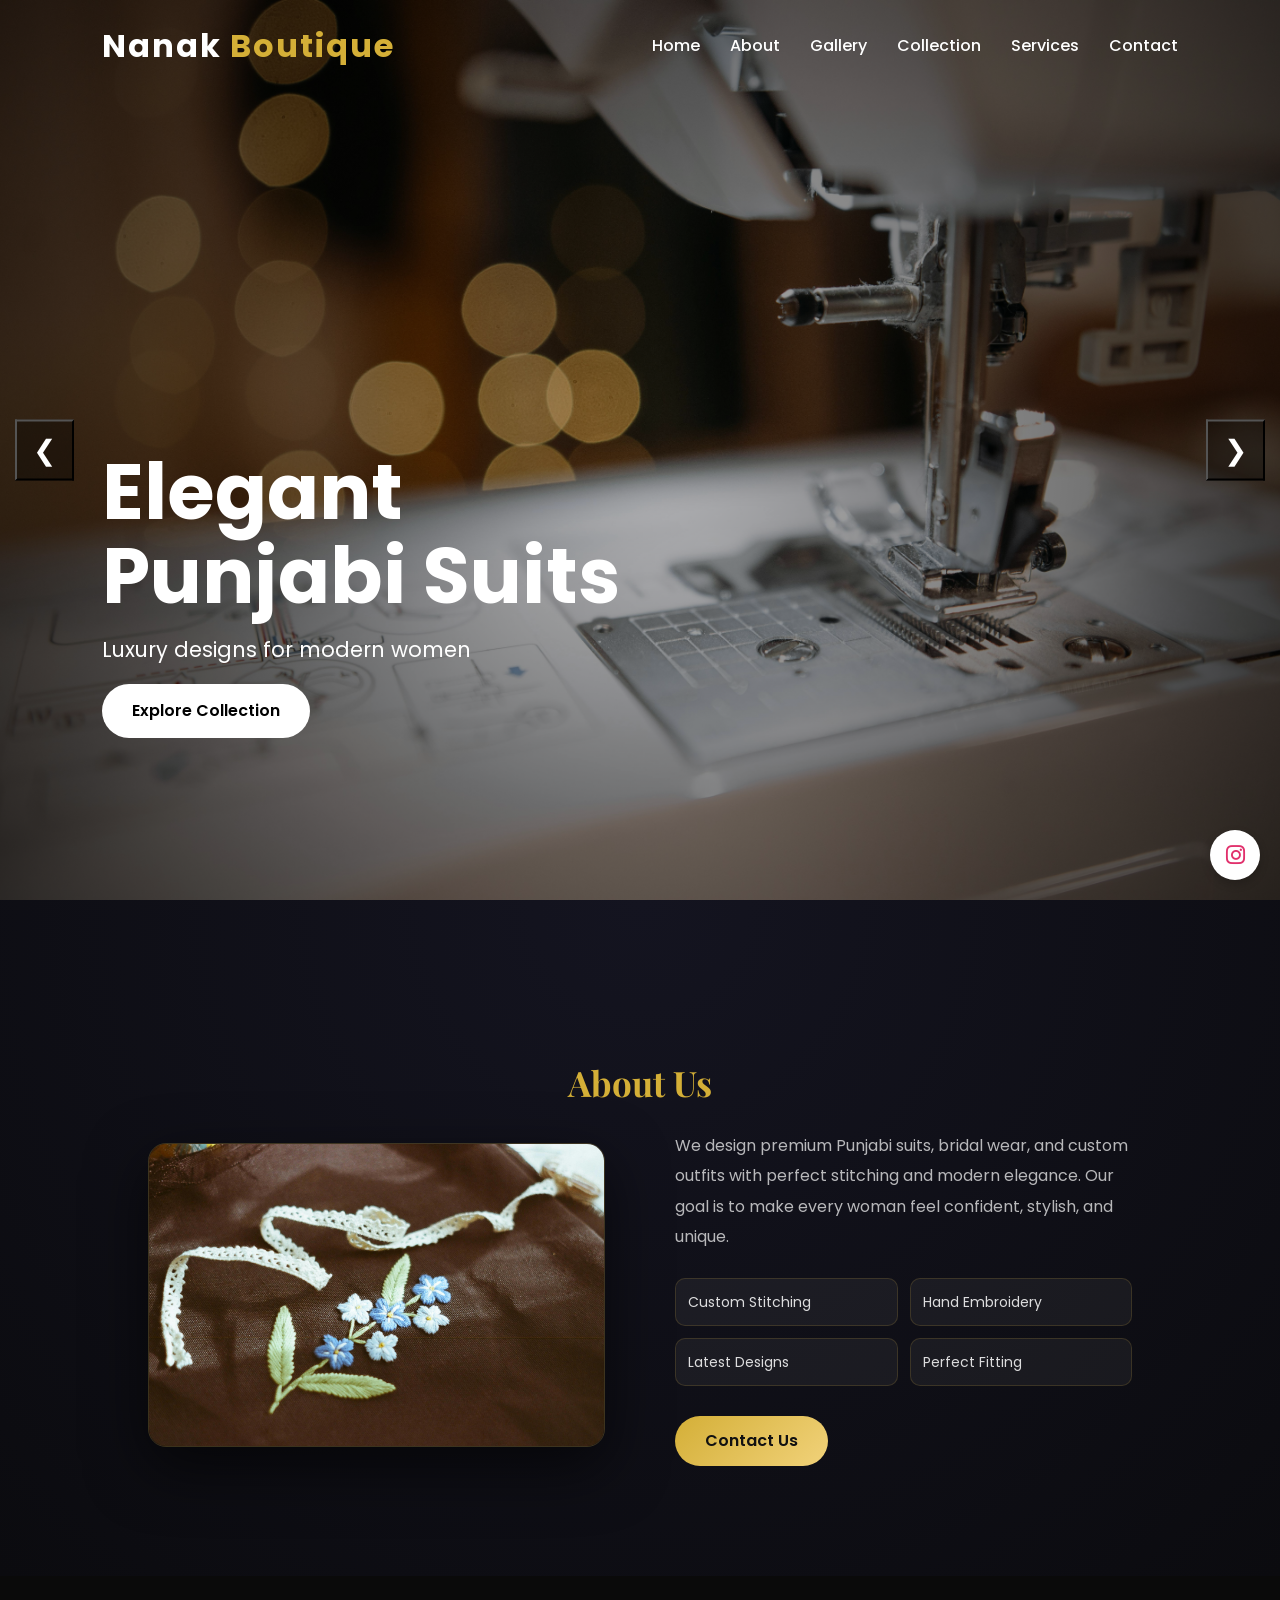
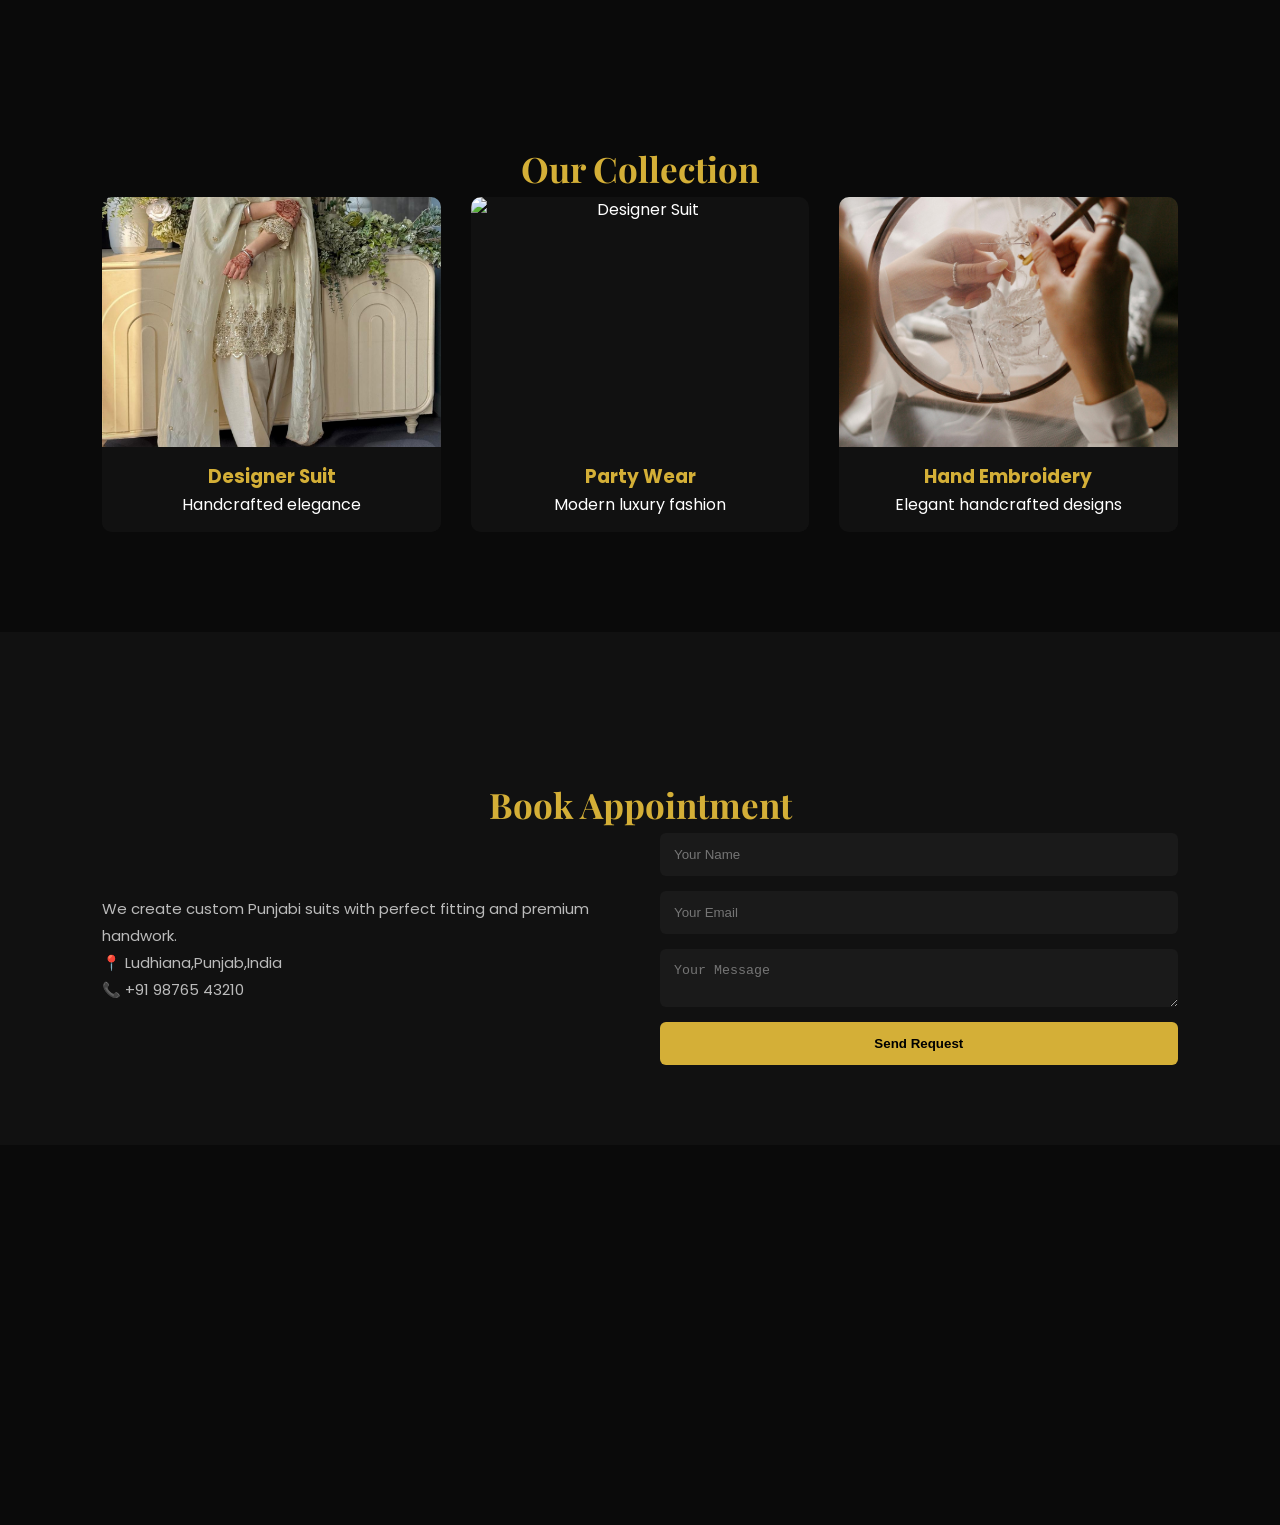
==== index.html @ dbd66cd6 "Add files via upload" ====
<!DOCTYPE html>
<html lang="en">
<head>
<meta charset="UTF-8">
<meta name="viewport" content="width=device-width, initial-scale=1.0">
<title>NANAK Boutique</title>

<link rel="stylesheet" href="style.css">

<link rel="stylesheet" href="https://cdnjs.cloudflare.com/ajax/libs/font-awesome/6.5.0/css/all.min.css">
<link href="https://fonts.googleapis.com/css2?family=Playfair+Display:wght@500;700&family=Poppins:wght@300;500&display=swap" rel="stylesheet">
</head>

<body>
   <!-- LOADER -->
 <div id="preloader">
  <div class="loader-content">
    <h1>Nanak Boutique</h1>
    <div class="loader"></div>
  </div>
</div>
<!-- NAVBAR -->
<header class="header">
    <nav class="navbar">
      <div class="logo">Nanak<span>Boutique</span></div>

      <ul class="nav-links">
        <li><a href="index.html">Home</a></li>
        <li><a href="#about">About</a></li>
        <li><a href="gallery.html">Gallery</a></li>
        <li><a href="index.html#products">Collection</a></li>
        <li><a href="services.html">Services</a></li>
        <li><a href="#contact">Contact</a></li>
      </ul>

      <div class="menu-toggle">
        <i class="fas fa-bars"></i>
      </div>
    </nav>
  </header>
<!-- HERO -->
<section class="hero">
  
  <div class="slider">

    <!-- SLIDE 1 -->
    <div class="slide active">
      <img src="images/banner.jpg" alt="Punjabi Suits" loading="eager" fetchpriority="high">
      <div class="hero-content">
        <h1 class="hero-title">Elegant Punjabi Suits</h1>
        <p class="hero-fade">Luxury designs for modern women</p>
        <a href="#products" class="btn hero-btn-animate">Explore Collection</a>
      </div>
    </div>

    <!-- SLIDE 2 -->
    <div class="slide">
      <img src="images/banner2.jpg" alt="Bridal Collection" loading="lazy">
      <div class="hero-content">
        <h1 class="hero-title"> Boutique Collection</h1>
        <p class="hero-fade">Handcrafted fashion designed for every special moment</p>
        <a href="#products" class="btn hero-btn-animate">View Bridal Wear</a>
      </div>
    </div>

    <!-- SLIDE 3 -->
    <div class="slide">
      <img src="images/banner3.jpg" alt="Party Wear" loading="lazy">
      <div class="hero-content">
        <h1 class="hero-title"> Party Wear</h1>
        <p class="hero-fade">Trendy, stylish & unforgettable fashion</p>
        <a href="#products" class="btn hero-btn-animate">Shop Now</a>
      </div>
    </div>

     <!-- SLIDE 4 -->
    <div class="slide">
      <img src="images/banner7.jpg" alt="Party Wear" loading="lazy">
      <div class="hero-content">
        <h1 class="hero-title">Painted Elegance</h1>
         <p class="hero-fade">Custom fashion with artistic elegance</p>
        <a href="#products" class="btn hero-btn-animate">Shop Now</a>
      </div>
    </div>

     <!-- SLIDE 5 -->
    <div class="slide">
      <img src="images/banner5.jpg" alt="Party Wear" loading="lazy">
      <div class="hero-content">
        <h1 class="hero-title">Threaded Beauty</h1>
        <p class="hero-fade">Beautifully stitched with passion & precision</p>
        <a href="#products" class="btn hero-btn-animate">Shop Now</a>
      </div>
    </div>

  </div>

  <!-- NAVIGATION -->
  <button class="prev" type="button" aria-label="Previous Slide">&#10094;</button>
  <button class="next" type="button" aria-label="Next Slide">&#10095;</button>

</section>

<!-- about  -->
<section id="about" class="about cenamatic">
  <h2 class="section-title reveal reveal-down">About Us</h2>

  <div class="about-container">

    <div class="about-img reveal reveal-left">
      <img src="images/about.jpg" alt="About Us">
    </div>

    <div class="about-text reveal reveal-right">
      <p>
        We design premium Punjabi suits, bridal wear, and custom outfits 
        with perfect stitching and modern elegance. Our goal is to make every 
        woman feel confident, stylish, and unique.
      </p>

      <div class="about-points">
        <div class="reveal reveal-left">Custom Stitching</div>
        <div class="reveal reveal-right">Hand Embroidery</div>
        <div class="reveal reveal-left">Latest Designs</div>
        <div class="reveal reveal-right">Perfect Fitting</div>
      </div>

      <a href="#contact" class="about-btn pulse reveal reveal-up">Contact Us</a>
    </div>

  </div>
</section>
<!-- PRODUCTS -->
<section id="products" class="products reveal cenamatic">
  <h2 class="section-title reveal reveal-down">Our Collection</h2>

  <div class="product-grid">

    <div class="card reveal reveal-up">
      <img src="images/12.jpeg" alt="Designer Suit" loading="lazy">
      <div class="card-content">
        <h3 class="p-tittle">Designer Suit</h3>
        <p>Handcrafted elegance</p>
      </div>
    </div>

    <div class="card reveal reveal-up">
      <img src="images/4.jpeg" alt="Designer Suit" loading="lazy">
      <div class="card-content">
        <h3 class="p-tittle">Party Wear</h3>
        <p>Modern luxury fashion</p>
      </div>
    </div>

    <div class="card reveal reveal-up">
      <img src="images/hand.jpg" alt="Designer Suit" loading="lazy">
      <div class="card-content">
        <h3 class="p-tittle">Hand Embroidery</h3>
        <p>Elegant handcrafted designs</p>
      </div>
    </div>

  </div>
</section>


<!-- CONTACT -->
<section id="contact" class="contact">
  <h2 class="section-title reveal reveal-down">Book Appointment</h2>

  <div class="contact-wrapper">

    <!-- LEFT INFO -->
    <div class="contact-info reveal reveal-left">
      <p>We create custom Punjabi suits with perfect fitting and premium handwork.</p>
      <p>📍 Ludhiana,Punjab,India</p>
      <p>📞 +91 98765 43210</p>
    </div>

    <!-- FORM -->
   <form action="https://formspree.io/f/mqeyopwd" method="POST" class="contact-form reveal reveal-right">

  <input type="text" name="name" placeholder="Your Name" required>

  <input type="email" name="email" placeholder="Your Email" required>

  <textarea name="message" placeholder="Your Message" required></textarea>

  <button type="submit">Send Request</button>
  

</form>
  </div>
</section>

<a href="https://instagram.com/nanakboutique26" target="_blank" rel="noopener noreferrer" class="instagram" id="instaBtn">
  <i class="fab fa-instagram"></i>
</a>

<footer class="footer reveal " id="footer">

  <div class="footer-container">

    <!-- BRAND -->
    <div class="footer-box brand reveal reveal-up">
      <h2>Nanak Boutique</h2>
      <p>Luxury Punjabi suits designed with elegance, tradition, and modern style.</p>
    </div>

    <!-- LINKS -->
    <div class="footer-box reveal reveal-up">
      <h3>Explore</h3>
      <ul>
        <li><a href="#">Home</a></li>
        <li ><a href="#">Collection</a></li>
        <li><a href="#">Our Work</a></li>
        <li><a href="#">Contact</a></li>
      </ul>
    </div>

    <!-- CONTACT -->
    <div class="footer-bottom reveal reveal-up">
      <h3 >Contact</h3>
      <p >📍  Ludhiana,Punjab,India</p>
      <p >📞 +91 00000 00000</p>
      <p >✉️ nanakboutique499@gmail.com</p>
    </div>

    <!-- NEWSLETTER -->
    <div class="footer-bottom reveal reveal-up">
      <h3>Stay Updated</h3>
      <form class="newsletter">
        <input type="email" placeholder="Enter your email">
        <button type="submit">→</button>
      </form>

      <div class="social-icons">
        <a href="https://instagram.com/nanakboutique26"><i class="fab fa-instagram"></i></a>
        <a href="#"><i class="fab fa-facebook"></i></a>
      </div>
    </div>

  </div>

  <!-- LINE -->
  <div class="footer-line"></div>

  <!-- BOTTOM -->
 <div class="footer-bottom ">
    <p >© 2026 Nanak Boutique | Designed with ❤️</p>
  </div>
</footer>
<div id="toast" class="toast"></div>
<script src="script.js"></script>

</body>
</html>
---- style.css ----
/* =========================
   GLOBAL RESET
========================= */
html, body {
  width: 100%;
  overflow-x: hidden;
  font-family: 'Poppins', sans-serif;
}
body.no-scroll {
  overflow: hidden;
}

* {
  margin: 0;
  padding: 0;
  box-sizing: border-box;
  scroll-behavior: smooth;
}

body {
  font-family: 'Poppins', sans-serif;
  background: #0a0a0a;
  color: white;
  line-height: 1.6;
  overflow-x: hidden;
}
/* =========================
   PREMIUM PRELOADER
========================= */
#preloader {
  position: fixed;
  inset: 0;
  background: #050505;
  display: flex;
  justify-content: center;
  align-items: center;
  z-index: 999999;
  transition: opacity 0.6s ease, visibility 0.6s ease;
}

#preloader.hide {
  opacity: 0;
  visibility: hidden;
   pointer-events: none;
}

.loader-content {
  text-align: center;
}

.loader-content h1 {
  font-size: 3rem;
  color: white;
  letter-spacing: 4px;
  text-transform: uppercase;
  margin-bottom: 25px;
  font-family: 'Oswald', sans-serif;
}

.loader {
  width: 70px;
  height: 70px;
  border: 4px solid rgba(255,255,255,0.1);
  border-top: 4px solid var(--primary);
  border-radius: 50%;
  animation: spin 1s linear infinite;
  margin: auto;
  opacity: 0;
  animation: fadeLogo 1.2s ease forwards;
}

@keyframes spin {
  to {
    transform: rotate(360deg);
  }
}
/* =========================
   LOADER LOGO FADE
========================= */
@keyframes fadeLogo {
  0% {
    opacity: 0;
    transform: translateY(15px);
  }

  100% {
    opacity: 1;
    transform: translateY(0);
  }
}
/* =========================
   PRELOADER MOBILE
========================= */
@media (max-width: 768px) {
  .loader-content h1 {
    font-size: 2.2rem;
    letter-spacing: 3px;
  }

  .loader {
    width: 55px;
    height: 55px;
  }
}

/* HEADER */
.header {
  position: fixed;
  top: 0;
  left: 0;
  width: 100%;
  z-index: 9999;
  transition: all 0.4s ease;
}

.header.scrolled {
  background: rgba(0,0,0,0.75);
  backdrop-filter: blur(12px);
  box-shadow: 0 8px 25px rgba(0,0,0,0.25);
  border-bottom: 1px solid rgba(255,255,255,0.08);
}
.navbar {
  width: 100%;
  max-width: 1400px;
  margin: 0 auto;
  display: flex;
  justify-content: space-between;
  align-items: center;
  padding: 20px 8%;
  position: fixed;
  z-index: 1000;
}

.logo {
  /* font-family: 'Oswald', sans-serif; */
  font-size: 2rem;
  color: var(--primary);
  letter-spacing: 2px;
  font-weight: 700;
}
.logo span {
  color: #d4af37;
  font-weight: 400;
  font-weight: bold;
  margin-left: 8px;
}

.nav-links {
  display: flex;
  gap: 30px;
}
a {
  text-decoration: none;
  color: inherit;
}
ul {
  list-style: none;
}

.nav-links a {
  font-weight: 500;
  transition: 0.3s;
  position: relative;
}

.nav-links a:hover {
  color: var(--primary);
}

.nav-links a::after {
  content: "";
  position: absolute;
  width: 0%;
  height: 2px;
  background: var(--primary);
  left: 0;
  bottom: -5px;
  transition: 0.3s;
}

.nav-links a:hover::after {
  width: 100%;
}

.menu-toggle {
  display: none;
  font-size: 1.8rem;
  cursor: pointer;
}
/* =========================
   ACTIVE NAV LINK
========================= */
.nav-links a.active {
  color: var(--primary);
}

.nav-links a.active::after {
  width: 100%;
}
@media (max-width: 480px) {
  .navbar {
    padding: 15px 5%;
  }

  .logo {
    font-size: 1.5rem;
  }
}
  @media (max-width: 991px) {
  

  .nav-links {
    position: fixed;
    top: 80px;
    right: -100%;
    width: 260px;
    height: calc(100vh - 80px);
    background: rgba(0,0,0,0.97);
    display: flex;
    flex-direction: column;
    align-items: center;
    justify-content: flex-start;
    padding-top: 50px;
    gap: 25px;
    transition: right 0.4s ease;
    z-index: 999;
    
  }

  .nav-links.active {
    right: 0;
  }

  .menu-toggle {
    display: block;
    z-index: 1001;
  }
  }

/* HERO */
/* =========================
   HERO BASE
========================= */
.hero {
  position: relative;
  min-height: 100svh;
  height: 100dvh;
  overflow: hidden;
  background: #111;
}

/* =========================
   SLIDER + SLIDE
========================= */
.slider {
  height: 100%;
  position: relative;
}

.slide {
  position: absolute;
  inset: 0;
  opacity: 0;
  visibility: hidden;
  transform: scale(1.03);
  transition: opacity 1.2s ease, transform 1.2s ease, visibility 1.2s ease;
}

.slide.active {
  opacity: 1;
  visibility: visible;
  transform: scale(1);
  z-index: 2;
}

/* =========================
   CINEMATIC IMAGE EFFECT
========================= */
.slide img {
  width: 100%;
  height: 100%;
  object-fit: cover;
  display: block;
  transform: scale(1.15);
  transition: transform 6s ease;
  opacity: 0;
}

.slide img.loaded {
  opacity: 1;
}

.slide.active img {
  transform: scale(1);
}

/* =========================
   DARK CINEMATIC OVERLAY
========================= */
.slide::before {
  content: "";
  position: absolute;
  inset: 0;
  background: radial-gradient(
    circle at center,
    rgba(0,0,0,0.25),
    rgba(0,0,0,0.75)
  );
  z-index: 1;
}

/* =========================
   HERO CONTENT
========================= */
.hero-content {
  position: absolute;
  bottom: 18%;
  left: 8%;
  max-width: 550px;
  color: #fff;
  z-index: 3;
}

/* =========================
   TEXT BASE STATE
========================= */
.hero-title,
.hero-fade,
.hero-btn-animate {
  opacity: 0;
  transform: translateY(40px);
  transition: all 0.8s cubic-bezier(0.22, 1, 0.36, 1);
  will-change: transform, opacity;
}

/* =========================
   ACTIVE TEXT (SMOOTH STAGGER)
========================= */
.slide.active .hero-title {
  opacity: 1;
  transform: translateY(0);
  transition-delay: 0.2s;
}

.slide.active .hero-fade {
  opacity: 1;
  transform: translateY(0);
  transition-delay: 0.45s;
}

.slide.active .hero-btn-animate {
  opacity: 1;
  transform: translateY(0);
  transition-delay: 0.7s;
}

/* =========================
   TYPOGRAPHY
========================= */
.hero-content h1 {
  font-size: clamp(2.4rem, 6vw, 5rem);
  font-weight: 700;
  line-height: 1.1;
  margin-bottom: 14px;
}

.hero-content p {
  font-size: clamp(1rem, 2vw, 1.3rem);
  opacity: 0.9;
  margin-bottom: 18px;
}

/* =========================
   BUTTON
========================= */
.hero-btn,
.btn,
.hero-btn-animate {
  display: inline-block;
  padding: 14px 30px;
  border-radius: 40px;
  background: #fff;
  color: #000;
  font-weight: 600;
  text-decoration: none;
  transition: 0.3s ease;
}

.hero-btn:hover,
.btn:hover,
.hero-btn-animate:hover {
  transform: translateY(-4px);
}

/* =========================
   NAV ARROWS
========================= */
.prev,
.next {
  position: absolute;
  top: 50%;
  transform: translateY(-50%);
  font-size: 28px;
  color: #fff;
  background: rgba(0,0,0,0.35);
  padding: 12px 16px;
  cursor: pointer;
  z-index: 10;
  user-select: none;
  transition: 0.3s ease;
}

.prev:hover,
.next:hover {
  background: rgba(255,255,255,0.25);
}

.prev { left: 15px; }
.next { right: 15px; }

/* =========================
   FOCUS ACCESSIBILITY
========================= */
button:focus-visible,
a:focus-visible {
  outline: 2px solid #d4af37;
  outline-offset: 3px;
}

/* =========================
   MOBILE
========================= */
@media (max-width: 768px) {
  .hero-content {
    position: absolute;
    top: 50%;
    left: 50%;
    bottom: auto;
    transform: translate(-50%, -50%);
    text-align: center;
    width: 90%;
  }

  .hero-content h1 {
    font-size: 2.2rem;
  }

  .hero-content p {
    font-size: 1rem;
  }

  .prev,
  .next {
    font-size: 20px;
    padding: 10px 12px;
  }
}
@media (max-width: 768px) {
  .prev,
  .next {
    display: none;
  }
}

/* Re-trigger animation when slide becomes active */
.slide.active .hero-title,
.slide.active .hero-fade,
.slide.active .hero-btn-animate {
  animation-play-state: running;
}

/* Reset hidden state for inactive slides */
.slide .hero-title,
.slide .hero-fade,
.slide .hero-btn-animate {
  animation-fill-mode: forwards;
}
/* =========================
   CINEMATIC FADE + BLUR
========================= */

.cinematic {
  opacity: 0;
  transform: translateY(30px);
  filter: blur(12px);
  transition: all 1s cubic-bezier(0.22, 1, 0.36, 1);
  will-change: transform, opacity, filter;
}

/* ACTIVE STATE */
.cinematic.active {
  opacity: 1;
  transform: translateY(0);
  filter: blur(0);
}
/* SERVICES SECTION */
.services {
  padding: 100px 8%;
  /* background: #f9f9f9; */
  text-align: center;
  min-height:auto;
}

.section-subtitle {
  font-size: 15px;
  color: #777;
  margin-bottom: 50px;
}

.services {
  padding: 80px 10%;
  text-align: center;
  /* background: #f9f9f9; */
}

.section-subtitle {
  font-size: 16px;
  color: #777;
  margin-bottom: 40px;
}

.service-grid {
  display: grid;
  grid-template-columns: repeat(auto-fit, minmax(240px, 1fr));
  gap: 25px;
}

/* CARD STYLE */
.service-card {
  background: rgba(255, 255, 255, 0.05);
  backdrop-filter: blur(12px);
  -webkit-backdrop-filter: blur(12px);

  border: 1px solid rgba(212, 175, 55, 0.2);

  border-radius: 18px;
  padding: 20px;

  box-shadow: 0 10px 30px rgba(0,0,0,0.4);

  transition: 0.3s ease;
}

/* HOVER EFFECT */
.service-card:hover {
  transform: translateY(-8px);
  border-color: rgba(212, 175, 55, 0.6);
  box-shadow: 0 15px 40px rgba(212, 175, 55, 0.15);
}

.service-card img {
  width: 100%;
  height: 220px;
  object-fit: cover;
  border-radius: 16px;
  display: block;
  transition: transform 0.5s ease, filter 0.5s ease;
  will-change: transform;
}
.service-card:hover img {
  transform: scale(1.05);
}

/* TEXT AREA */
.service-card h3 {
  padding: 15px;
  font-size: 18px;
  font-weight: 600;
  color: #d4af37;
}
/* Tablet */
@media (max-width: 992px) {
  .services {
    padding: 60px 6%;
  }

  
  .service-card img {
    height: 200px;
  }
}

/* Mobile */
@media (max-width: 768px) {
  .services {
    padding: 50px 5%;
  }

    .section-subtitle {
    font-size: 14px;
  }

  .service-grid {
    grid-template-columns: 1fr; /* single column */
    gap: 20px;
  }

  .service-card img {
    height: 220px;
  }
}

/* Small mobile */
@media (max-width: 480px) {
  .services {
    padding: 40px 4%;
  }

   .service-card h3 {
    font-size: 21px;
  }

  .service-card img {
    height: 200px;
  }
}
/* POPUP BACKGROUND */
.popup {
  position: fixed;
  inset: 0;
  display: none;
  text-align: center;
   background: rgba(0,0,0,0.95);
  z-index: 99999;
  padding: 20px;
  justify-content: center;

  overflow-y: auto;
  overscroll-behavior: contain;
}



/* GRID LAYOUT */
.popup-content {
  display: grid;
  grid-template-columns: repeat(auto-fit, minmax(220px, 250px));
  justify-content: center;

  gap: 15px;
  width: 100%;
  max-width: 1100px;

  margin: 60px auto 0;
}

/* IMAGES */
.popup-content img {
  display: block;          /* 🔥 makes centering reliable */
  width: 100%;
  aspect-ratio: 1 / 1;
  object-fit: contain;

  border-radius: 12px;
  cursor: pointer;
  transition: 0.3s ease;
  animation: zoomIn 0.4s ease;
}
/* HOVER EFFECT */
.popup-content img:hover {
  transform: scale(1.05);
  filter: brightness(1.1);
}


/* ===== ANIMATIONS ===== */
@keyframes fadeIn {
  from { opacity: 0; }
  to { opacity: 1; }
}

@keyframes zoomIn {
  from {
    transform: scale(0.9);
    opacity: 0;
  }
  to {
    transform: scale(1);
    opacity: 1;
  }
}

/* ===== TABLET ===== */
@media (min-width: 768px) {
  .popup-content {
    grid-template-columns: repeat(2, 1fr);
    gap: 30px;
    max-width: 900px;
    margin: auto;
  }

}

/* ===== DESKTOP ===== */
@media (min-width: 1024px) {
  .popup-content {
    grid-template-columns: repeat(3, 1fr);
    gap: 40px;
    max-width: 1400px;
    margin: auto;
  }
   .popup-content img {
    width: 100%;
    max-width: 340px; /* Bigger on laptop */
    height: 480px;    /* Taller image */
    object-fit: contain;
    margin: auto;
    display: block;
  }
}
/* ABOUT SECTION */
.about {
  padding: 90px 10%;
  background: radial-gradient(circle at top, #141420, #0b0b0f);
  color: rgba(255,255,255,0.85);
}

/* GRID */
.about-container {
  display: grid;
  grid-template-columns: 1fr 1fr;
  gap: 70px;
  align-items: center;
  padding: 20px;
}

/* IMAGE */
.about-img img {
  width: 100%;
  border-radius: 18px;

  box-shadow: 0 20px 60px rgba(0,0,0,0.6);
  border: 1px solid rgba(245, 197, 66, 0.2);

  transition: transform 0.5s ease;
}

.about-img img:hover {
  transform: scale(1.05);
}

/* TEXT */
.about-text h2 {
  font-size: 40px;
  margin-bottom: 20px;
  font-family: 'Playfair Display', serif;
  color: #f5c542;
  letter-spacing: 1px;
}

.about-text p {
  color: rgba(255,255,255,0.7);
  line-height: 1.9;
  margin-bottom: 25px;
}

/* POINTS */
.about-points{
  display: grid;
  grid-template-columns: repeat(2,1fr);
  gap: 12px;
  margin-bottom: 30px;
}

.about-points div {
  background: rgba(255,255,255,0.05);
  padding: 12px;
  border-radius: 10px;
  font-size: 14px;

  border: 1px solid rgba(245, 197, 66, 0.15);
  transition: 0.3s ease;
}

.about-points div:hover {
  background: rgba(245, 197, 66, 0.1);
  transform: translateY(-3px);
}

/* BUTTON */
.about-btn {
  display: inline-block;
  padding: 12px 30px;
  background: linear-gradient(135deg, #d4af37, #f1d27a);
  color: #111;
  text-decoration: none;
  border-radius: 30px;
  font-weight: 600;

  transition: 0.3s ease;
}

.about-btn:hover {
  transform: translateY(-3px);
  box-shadow: 0 15px 30px rgba(212,175,55,0.3);
}

/* MOBILE */
@media(max-width:768px){
  .about-container{
    grid-template-columns: 1fr;
  }

  .about-text{
    text-align: center;
  }

  .about-points{
    grid-template-columns: 1fr;
  }
}
@media (max-width: 768px) {
  .popup-content {
    grid-template-columns: 1fr;
  }
}
/* PRODUCTS */
.products{
  padding:100px 8%;
  text-align:center;
}

.section-title{
  font-size:35px;
  margin-top:65px;
  font-family:'Playfair Display';
  color: #d4af37;
    text-align: center;
}
.p-tittle{
  color: #d4af37;
}

.product-grid{
  display:grid;
  grid-template-columns:repeat(auto-fit,minmax(280px,1fr));
  gap:30px;
}

.card{
  overflow:hidden;
  border-radius:10px;
  transition:0.5s;
  background:#111; /* 🔥 important */
}

/* IMAGE FIX */
.card img{
  width:100%;
  height:250px; /* 🔥 IMPORTANT FIX */
  object-fit:cover; /* 🔥 keeps image proper */
  transition:0.5s;
  display:block;
}

/* HOVER */
.card:hover img{
  transform:scale(1.1);
}
.card:hover{
  transform:translateY(-10px);
}

/* TEXT FIX */
.card-content{
  padding:15px;
  background:#111; /* 🔥 prevents hiding */
  position:relative;
  z-index:2;
}

/* GALLERY */

.title{
 font-size: 35px;
    margin-top: 111px;
    font-family: 'Playfair Display';
    color: #d4af37;
    text-align: center;
    margin-bottom: 10px;
}

/* GALLERY CONTAINER */
.gallery{
  display:grid;
  grid-template-columns:repeat(4, 1fr);
  gap:15px;
  padding:0 20px;
  max-width:1200px;
  margin:auto;
}

.gallery-item{
  width:100%;
  overflow:hidden;
  border-radius:8px;
  box-shadow:0 4px 10px rgba(0,0,0,0.3);
}

.gallery-item img{
  width:100%;
  height:250px;
  object-fit:cover;
  cursor:pointer;
  transition:0.3s;
  display:block;
}

.gallery-item:hover img{
  transform:scale(1.05);
}

/* TABLET */
@media(max-width:992px){
  .gallery{
    grid-template-columns:repeat(2, 1fr);
  }
}

/* MOBILE */
@media(max-width:600px){
  .gallery{
    grid-template-columns:1fr;
  }

  .gallery-item img{
    height:220px;
  }
  .popup img {
  height: auto;      
  max-height: 85vh;   
  width: 100%;
  object-fit: contain;
}

}

/* POPUP */
.close {
  position: fixed;
  top: 15px;
  right: 20px;
  font-size: 35px;
  color: white;
  cursor: pointer;
  z-index: 100000;
}

.popup img { 
  max-width: 100%;
  max-height: 80vh;
  border-radius: 10px;
  margin-block-start: 80px;
  justify-items: center;
  margin-block-end: 40px;
}

/* CONTACT */
.contact {
  padding: 80px 8%;
  background: #111;
  color: #fff;
  text-align: center;
}



/* LAYOUT */
.contact-wrapper {
  display: grid;
  grid-template-columns: 1fr 1fr;
  gap: 40px;
  align-items: center;
  text-align: left;
}

/* LEFT SIDE */
.contact-info {
  color: #bbb;
  font-size: 15px;
  line-height: 1.8;
}

/* FORM */
.contact-form {
  display: flex;
  flex-direction: column;
  gap: 15px;
}

.contact-form input,
.contact-form textarea {
  padding: 14px;
  border: none;
  background: #1a1a1a;
  color: #fff;
  border-radius: 6px;
  outline: none;
  transition: 0.3s;
}

/* FOCUS EFFECT */
.contact-form input:focus,
.contact-form textarea:focus {
  border: 1px solid #d4af37;
}

/* BUTTON */
.contact-form button {
  padding: 14px;
  background: #d4af37;
  color: #000;
  font-weight: bold;
  border: none;
  cursor: pointer;
  border-radius: 6px;
  transition: 0.3s;
}

.contact-form button:hover {
  background: #b8962e;
}

/* MOBILE */
@media (max-width: 768px) {
  .contact-wrapper {
    grid-template-columns: 1fr;
    text-align: center;
  }

  .contact-info {
    margin-bottom: 20px;
  }
}

/* WHATSAPP */
.whatsapp{
  position:fixed;
  bottom:20px;
  right:20px;
  background:#25D366;
  padding:15px;
  border-radius:50%;
}

/* ANIMATION */
@keyframes fadeUp{
  from{
    opacity:0;
    transform:translateY(50px);
  }
  to{
    opacity:1;
    transform:translateY(0);
  }
}
/* INSTAGRAM ICON BUTTON */
.instagram{
  position: fixed;
  bottom: 20px;
  right: 20px;
  width: 50px;
  height: 50px;
  background: #fff; /* clean white */
  border-radius: 50%; /* perfect circle */
  display: flex;
  align-items: center;
  justify-content: center;
  color: #E1306C; /* Instagram color */
  font-size: 22px;
  text-decoration: none;
  box-shadow: 0 4px 10px rgba(0,0,0,0.2);
  transition: 0.3s;
  z-index: 1000;
}

/* HOVER */
.instagram:hover{
  transform: scale(1.1);
}

/* HIDE EFFECT */
.instagram.hide{
  transform: translateY(100px);
  opacity: 0;
}
/* FOOTER */
.footer{
  background: #0d0d0d;
  color: #fff;
  padding: 80px 8% 20px;
  position: relative;
}

.footer::before{
  content: "";
  position: absolute;
  top: 0;
  left: 0;
  width: 100%;
  height: 3px;
  background: linear-gradient(90deg,#E1306C,#ff7a18,#8134af);
}

/* CONTAINER */
.footer-container{
  display: grid;
  grid-template-columns: repeat(auto-fit, minmax(220px,1fr));
  gap: 50px;
}

.brand h2{
  font-size: 28px;
  margin-bottom: 15px;
}

.brand p{
  color: #aaa;
  line-height: 1.7;
}

.footer-box h3{
  margin-bottom: 15px;
  font-size: 18px;
}

.footer-box ul{
  list-style: none;
  padding: 0;
}

.footer-box ul li{
  margin-bottom: 10px;
}

.footer-box ul li a{
  color: #bbb;
  text-decoration: none;
  transition: 0.3s;
}

.footer-box ul li a:hover{
  color: #E1306C;
  padding-left: 5px;
}

.footer-box p{
  color: #aaa;
  font-size: 14px;
  margin-bottom: 8px;
}

.newsletter{
  display: flex;
  margin-top: 10px;
  border: 1px solid #333;
  border-radius: 30px;
  overflow: hidden;
}

.newsletter input{
  flex: 1;
  padding: 10px;
  border: none;
  outline: none;
  background: transparent;
  color: #fff;
}

.newsletter button{
  padding: 10px 15px;
  border: none;
  background: #E1306C;
  color: #fff;
  cursor: pointer;
  transition: 0.3s;
}

.newsletter button:hover{
  background: #c72c5f;
}

.social-icons{
  margin-top: 15px;
}

.social-icons a{
  display: inline-block;
  margin-right: 10px;
  font-size: 18px;
  color: #fff;
  transition: 0.3s;
}

.social-icons a:hover{
  color: #E1306C;
  transform: scale(1.2);
}
.footer-line{
  height: 1px;
  background: #222;
  margin: 40px 0 15px;
}
.footer-bottom {
  text-align: center;
  color: #ccc;
  font-size: 14px;
  padding-top: 15px;
}

/* MOBILE */
@media(max-width:600px){
  .footer{
    text-align: center;
  }

  .newsletter{
    justify-content: center;
  }
}

/* GLASS TOAST */
.toast {
  position: fixed;
  bottom: 30px;
  right: 30px;

  padding: 14px 22px;
  border-radius: 12px;
  will-change: transform, opacity;
  /* glass effect */
  background: rgba(255, 255, 255, 0.08);
  backdrop-filter: blur(12px);
  -webkit-backdrop-filter: blur(12px);

  /* border + glow */
  border: 1px solid rgba(212,175,55,0.3);
  box-shadow: 0 8px 30px rgba(0,0,0,0.4);

  color: #fff;
  font-size: 14px;
  letter-spacing: 0.5px;

  opacity: 0;
  transform: translateY(20px) scale(0.95);
  transition: all 0.4s ease;

  z-index: 3000;
  font-weight: 500;
  backdrop-filter: blur(18px);

}

/* SHOW ANIMATION */
.toast.show {
  opacity: 1;
  transform: translateY(0) scale(1);
}

/* SUCCESS STYLE */
.toast.success {
  border: 1px solid rgba(212,175,55,0.6);
  box-shadow: 0 8px 30px rgba(212,175,55,0.15), 0 8px 30px rgba(0,0,0,0.4);
}

/* ERROR STYLE */
.toast.error {
  border: 1px solid rgba(255,77,77,0.6);
  box-shadow: 0 8px 30px rgba(255,77,77,0.15), 0 8px 30px rgba(0,0,0,0.4);
}

/* Base Reveal */
.reveal,
.reveal-up,
.reveal-down,
.reveal-left,
.reveal-right {
  opacity: 0;
  transition: all 0.9s ease;
}

/* Directions */
.reveal-up {
  transform: translateY(70px);
}

.reveal-down {
  transform: translateY(-70px);
}

.reveal-left {
  transform: translateX(-70px);
}

.reveal-right {
  transform: translateX(70px);
}

/* Active State */
.reveal.active,
.reveal-up.active,
.reveal-down.active,
.reveal-left.active,
.reveal-right.active {
  opacity: 1;
  transform: translate(0, 0);
}
/* Footer visible but keeps animation */
footer .reveal,
footer .reveal-up,
footer .reveal-down,
footer .reveal-left,
footer .reveal-right {
  opacity: 1;
}
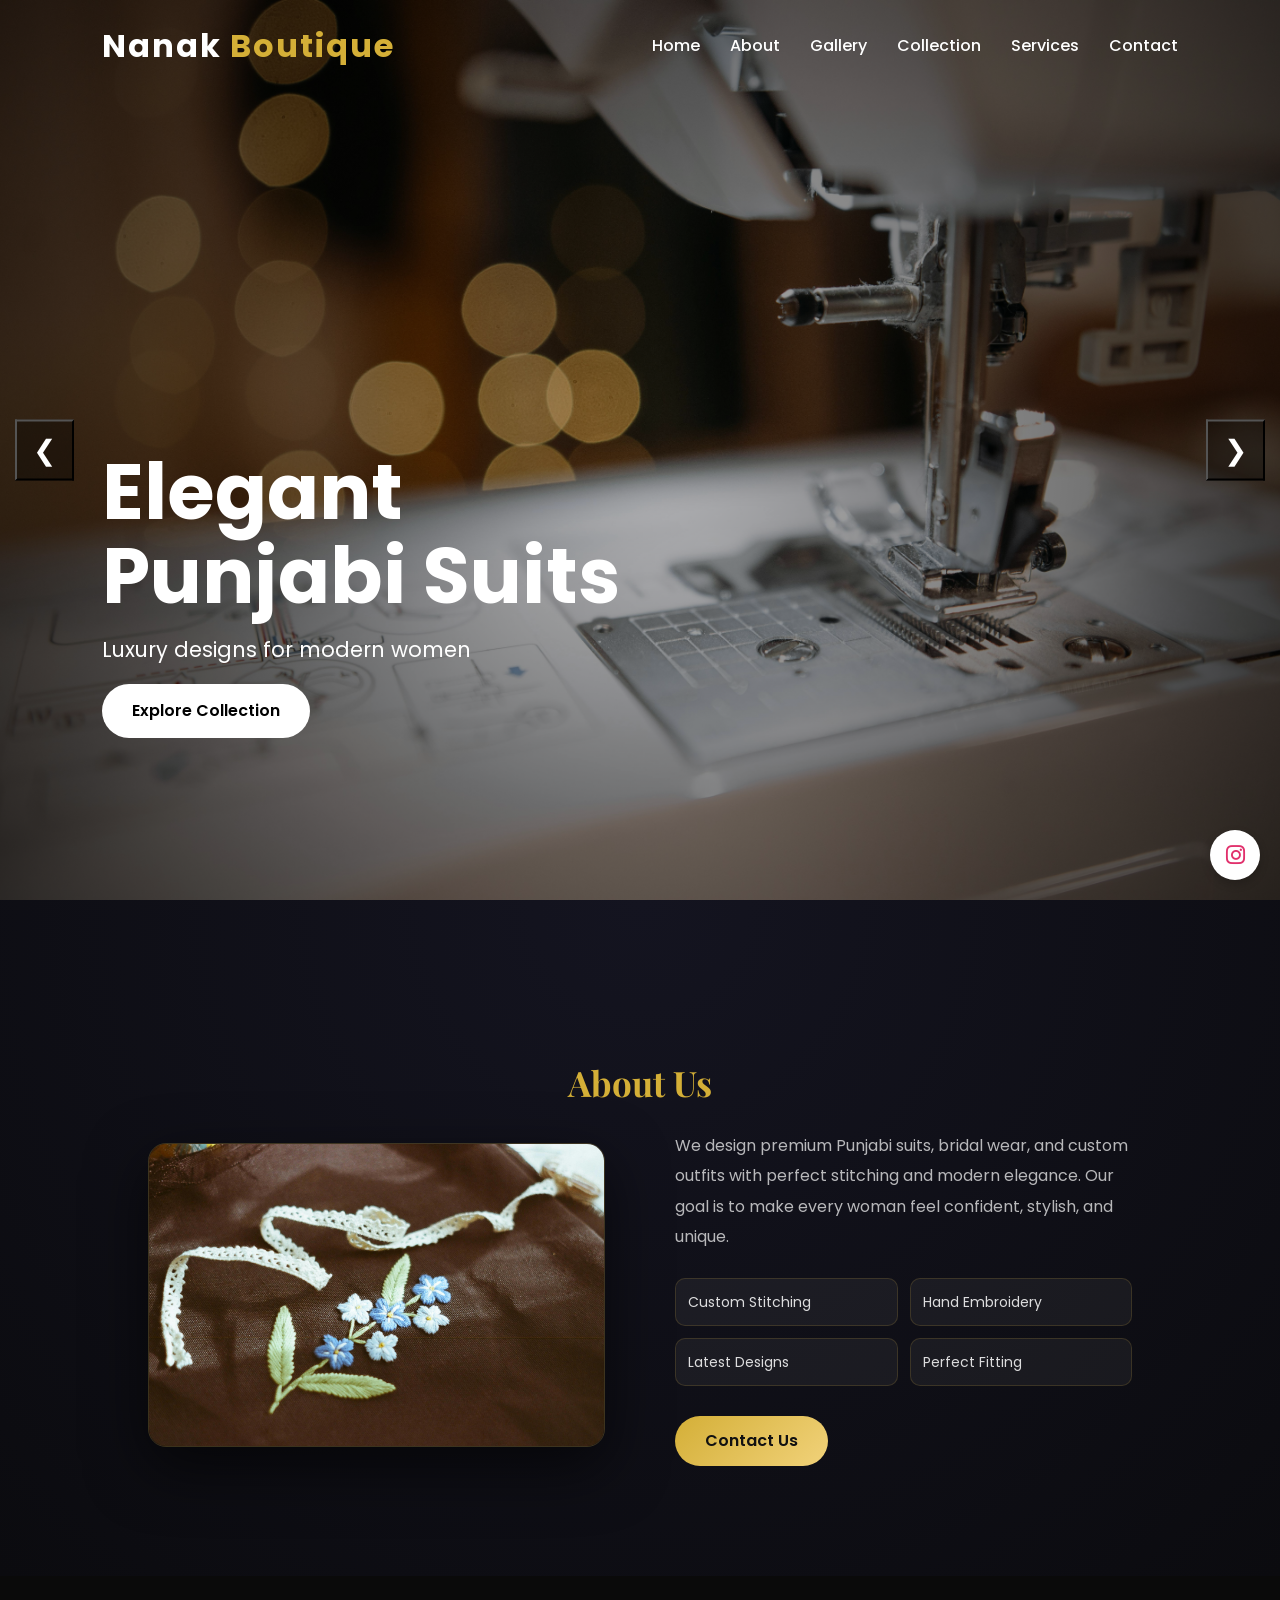
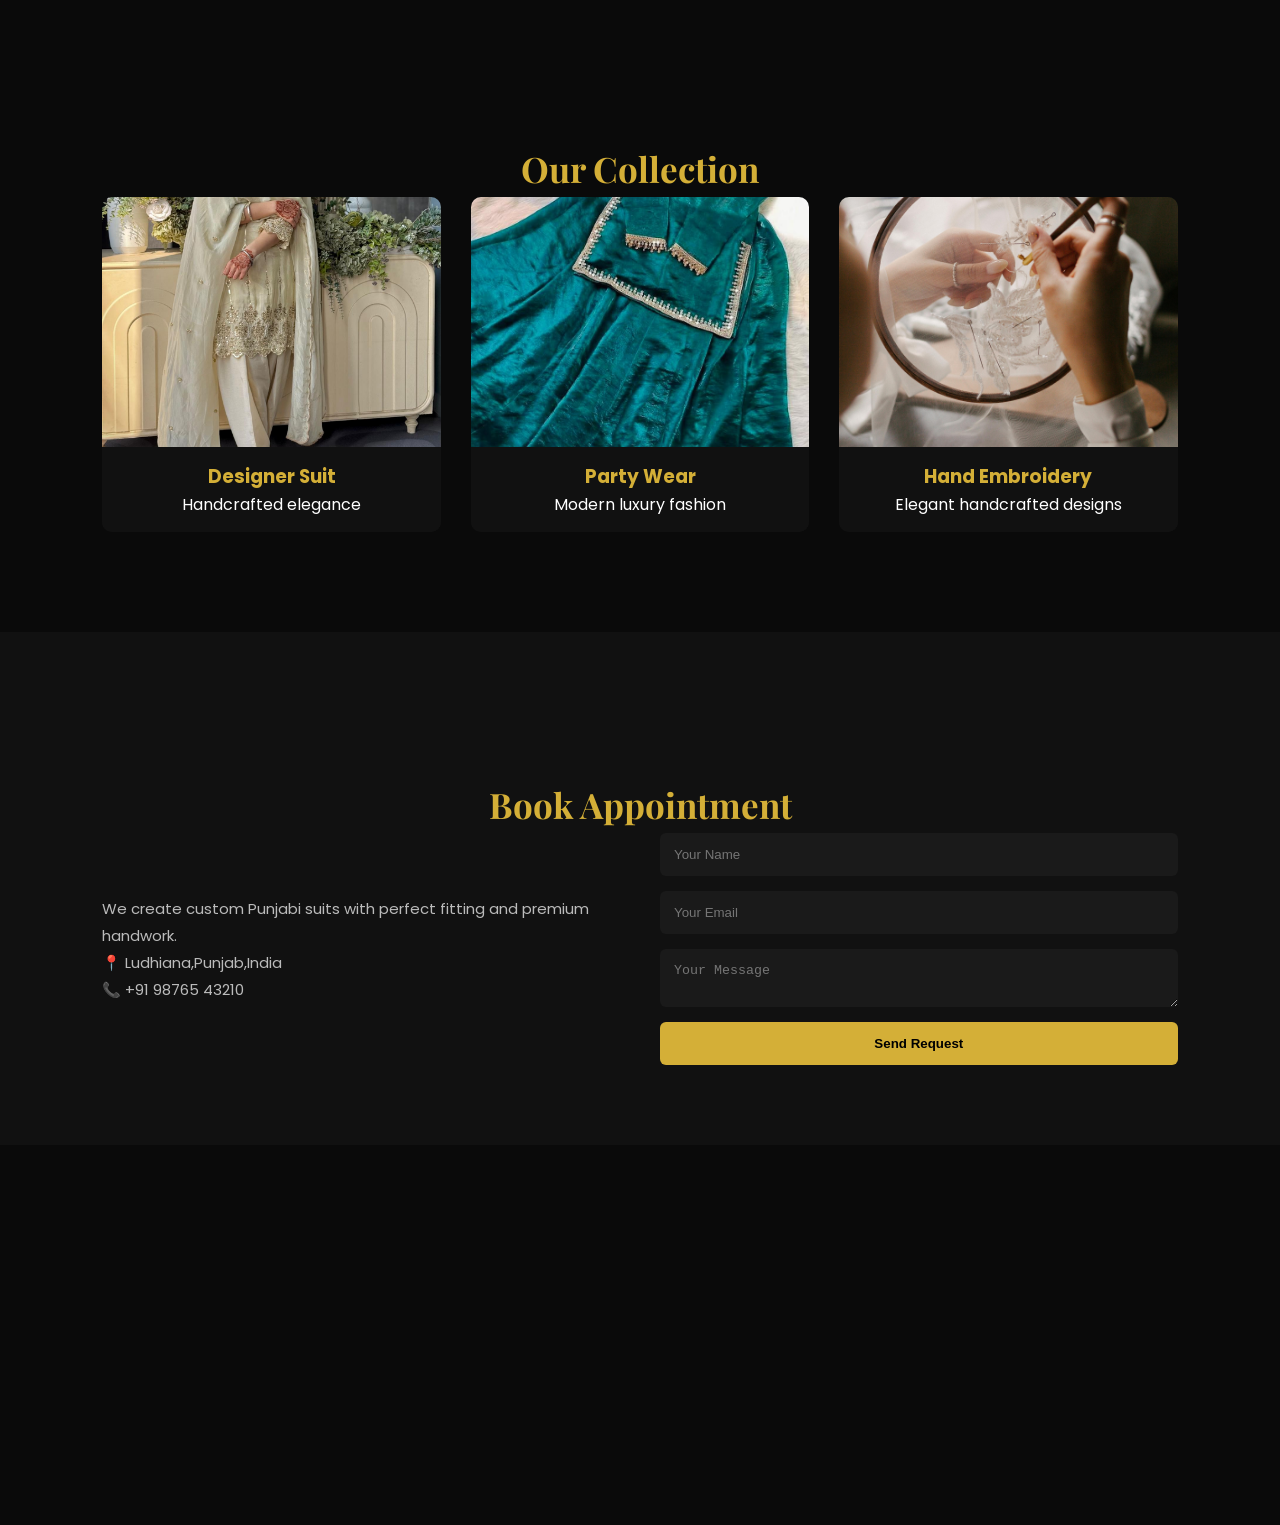
==== commit be10980c: "Update index.html" ====
--- a/index.html
+++ b/index.html
@@ -145,7 +145,7 @@
     </div>
 
     <div class="card reveal reveal-up">
-      <img src="images/4.jpeg" alt="Designer Suit" loading="lazy">
+      <img src="images/s4.jpeg" alt="Designer Suit" loading="lazy">
       <div class="card-content">
         <h3 class="p-tittle">Party Wear</h3>
         <p>Modern luxury fashion</p>
@@ -254,4 +254,4 @@
 <script src="script.js"></script>
 
 </body>
-</html>+</html>
